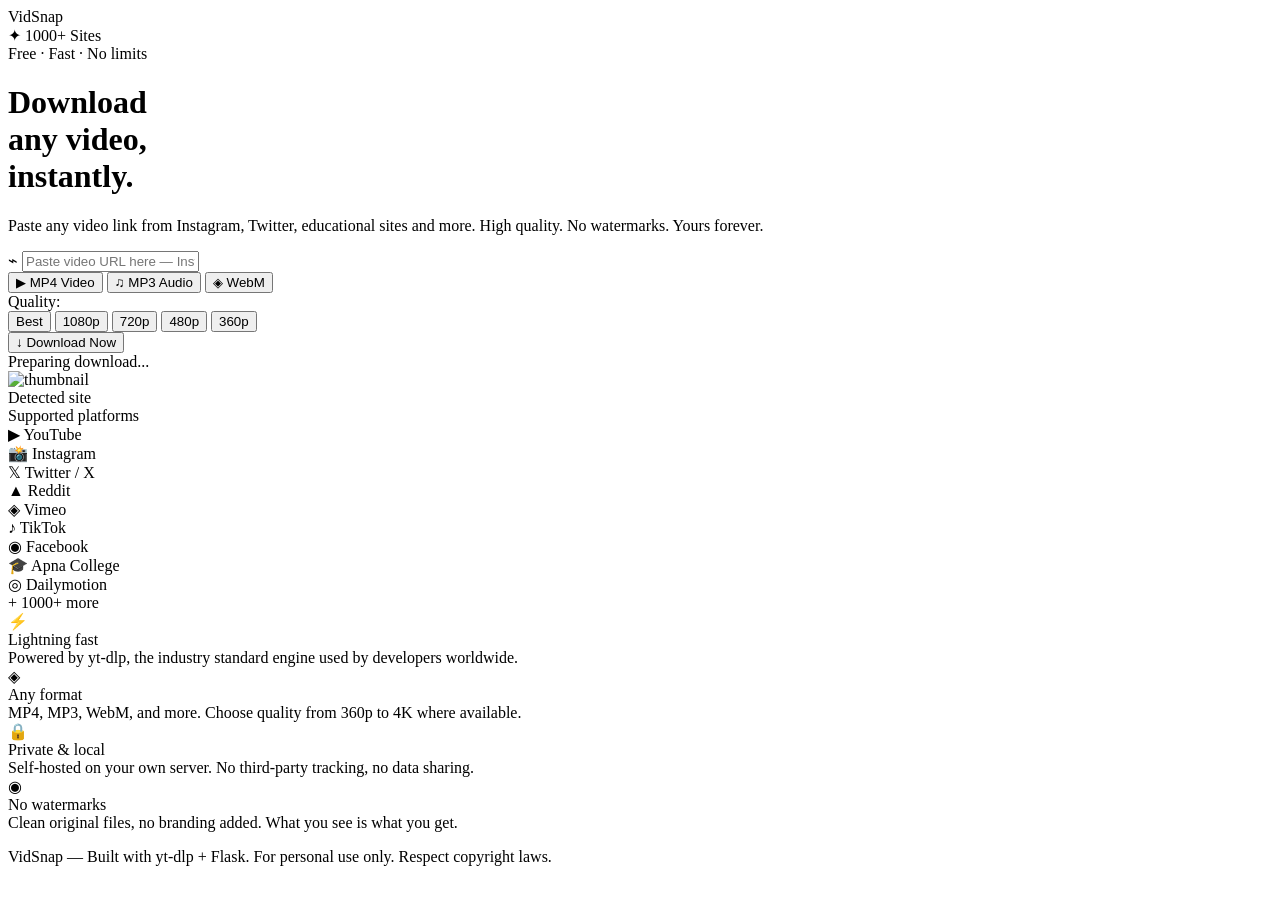
==== static/index.html @ 122b0ad2 "Initial commit - video downloader" ====
<!DOCTYPE html>
<html lang="en">
<head>
<meta charset="UTF-8"/>
<meta name="viewport" content="width=device-width, initial-scale=1.0"/>
<title>VidSnap — Download Any Video</title>

<link rel="icon" type="image/png" href="static/assets/vidsnap1.png"/>

<link rel="preconnect" href="https://fonts.googleapis.com"/>
<link rel="preconnect" href="https://fonts.gstatic.com" crossorigin/>
<link href="https://fonts.googleapis.com/css2?family=Syne:wght@400;600;700;800&family=DM+Sans:ital,wght@0,300;0,400;0,500;1,300&display=swap" rel="stylesheet"/>
<link rel="stylesheet" href="static/styles.css"/>
</head>
<body>

<div class="bg-orbs">
  <div class="orb orb-1"></div>
  <div class="orb orb-2"></div>
  <div class="orb orb-3"></div>
</div>

<nav>
  <div class="logo">Vid<span>Snap</span></div>
  <div class="nav-badge">✦ 1000+ Sites</div>
</nav>

<main>
  <!-- HERO -->
  <div class="hero-label">Free · Fast · No limits</div>
  <h1>Download<br><span class="line2">any video,</span><br>instantly.</h1>
  <p class="hero-sub">Paste any video link from Instagram, Twitter, educational sites and more. High quality. No watermarks. Yours forever.</p>

  <!-- DOWNLOADER CARD -->
  <div class="downloader-card">
    <div class="input-group">
      <div class="url-wrap">
        <span class="url-icon">⌁</span>
        <input type="text" id="url-input" placeholder="Paste video URL here — Instagram, Twitter..." autocomplete="off" spellcheck="false"/>
      </div>
    </div>

    <!-- FORMAT TABS -->
    <div class="format-row">
      <button class="fmt-btn active" data-fmt="mp4" onclick="setFmt(this)">
        <span class="fmt-icon">▶</span> MP4 Video
      </button>
      <button class="fmt-btn" data-fmt="mp3" onclick="setFmt(this)">
        <span class="fmt-icon">♫</span> MP3 Audio
      </button>
      <button class="fmt-btn" data-fmt="webm" onclick="setFmt(this)">
        <span class="fmt-icon">◈</span> WebM
      </button>
    </div>

    <!-- QUALITY (pill buttons replacing the dropdown) -->
    <div class="quality-row" id="quality-row">
      <span class="quality-label">Quality:</span>
      <div class="quality-options">
        <button class="quality-pill active" data-quality="best" onclick="setQuality(this)">Best</button>
        <button class="quality-pill" data-quality="1080p" onclick="setQuality(this)">1080p</button>
        <button class="quality-pill" data-quality="720p" onclick="setQuality(this)">720p</button>
        <button class="quality-pill" data-quality="480p" onclick="setQuality(this)">480p</button>
        <button class="quality-pill" data-quality="360p" onclick="setQuality(this)">360p</button>
      </div>
    </div>

    <!-- BUTTON -->
    <button id="download-btn" onclick="startDownload()">
      <div class="btn-inner">
        <span id="btn-icon">↓</span>
        <span id="btn-text">Download Now</span>
      </div>
    </button>

    <!-- STATUS -->
    <div id="status-area">
      <div class="progress-wrap">
        <div class="progress-bar" id="progress-bar"></div>
      </div>
      <div class="status-text" id="status-text">Preparing download...</div>
    </div>

    <!-- VIDEO INFO PREVIEW -->
    <div id="video-info">
      <div class="thumb-wrap">
        <img id="thumb-img" src="" alt="thumbnail"/>
      </div>
      <div class="video-meta">
        <div class="video-title" id="video-title"></div>
        <div class="video-site">
          <span class="site-dot"></span>
          <span id="video-site-name">Detected site</span>
        </div>
      </div>
    </div>
  </div>

  <!-- SUPPORTED SITES -->
  <div class="sites-section">
    <div class="section-label">Supported platforms</div>
    <div class="sites-grid">
      <div class="site-chip"><span class="icon">▶</span> YouTube</div>
      <div class="site-chip"><span class="icon">📸</span> Instagram</div>
      <div class="site-chip"><span class="icon">𝕏</span> Twitter / X</div>
      <div class="site-chip"><span class="icon">▲</span> Reddit</div>
      <div class="site-chip"><span class="icon">◈</span> Vimeo</div>
      <div class="site-chip"><span class="icon">♪</span> TikTok</div>
      <div class="site-chip"><span class="icon">◉</span> Facebook</div>
      <div class="site-chip"><span class="icon">🎓</span> Apna College</div>
      <div class="site-chip"><span class="icon">◎</span> Dailymotion</div>
      <div class="site-chip"><span class="icon">+</span> 1000+ more</div>
    </div>
  </div>

  <!-- FEATURES -->
  <div class="features-grid">
    <div class="feat-card">
      <div class="feat-icon">⚡</div>
      <div class="feat-title">Lightning fast</div>
      <div class="feat-desc">Powered by yt-dlp, the industry standard engine used by developers worldwide.</div>
    </div>
    <div class="feat-card">
      <div class="feat-icon">◈</div>
      <div class="feat-title">Any format</div>
      <div class="feat-desc">MP4, MP3, WebM, and more. Choose quality from 360p to 4K where available.</div>
    </div>
    <div class="feat-card">
      <div class="feat-icon">🔒</div>
      <div class="feat-title">Private & local</div>
      <div class="feat-desc">Self-hosted on your own server. No third-party tracking, no data sharing.</div>
    </div>
    <div class="feat-card">
      <div class="feat-icon">◉</div>
      <div class="feat-title">No watermarks</div>
      <div class="feat-desc">Clean original files, no branding added. What you see is what you get.</div>
    </div>
  </div>

  <!-- SETUP GUIDE
  <div class="setup-section">
    <h2>Deploy in minutes</h2>
    <p>Set up your own instance on Render or Replit with these simple steps.</p>
    <div class="steps">
      <div class="step">
        <div class="step-num">1</div>
        <div class="step-content">
          <div class="step-title">Clone the backend</div>
          <div class="step-desc">Upload <code>app.py</code>, <code>requirements.txt</code>, and this <code>index.html</code> to your repo or Replit project.</div>
        </div>
      </div>
      <div class="step">
        <div class="step-num">2</div>
        <div class="step-content">
          <div class="step-title">Install dependencies</div>
          <div class="step-desc">Run <code>pip install -r requirements.txt</code> — installs Flask, yt-dlp, flask-cors automatically.</div>
        </div>
      </div>
      <div class="step">
        <div class="step-num">3</div>
        <div class="step-content">
          <div class="step-title">Set your backend URL</div>
          <div class="step-desc">Edit <code>API_BASE</code> in <code>script.js</code> (line 2) to point to your Render/Replit backend URL.</div>
        </div>
      </div>
      <div class="step">
        <div class="step-num">4</div>
        <div class="step-content">
          <div class="step-title">Deploy & go live</div>
          <div class="step-desc">On Render: connect GitHub repo → Web Service → <code>python app.py</code>. On Replit: just click Run.</div>
        </div>
      </div>
    </div>
  </div>
</main> -->

<footer>
  <p>VidSnap — Built with yt-dlp + Flask. For personal use only. Respect copyright laws.</p>
</footer>

<div id="toast"></div>

<script src="script.js"></script>
</body>
</html>
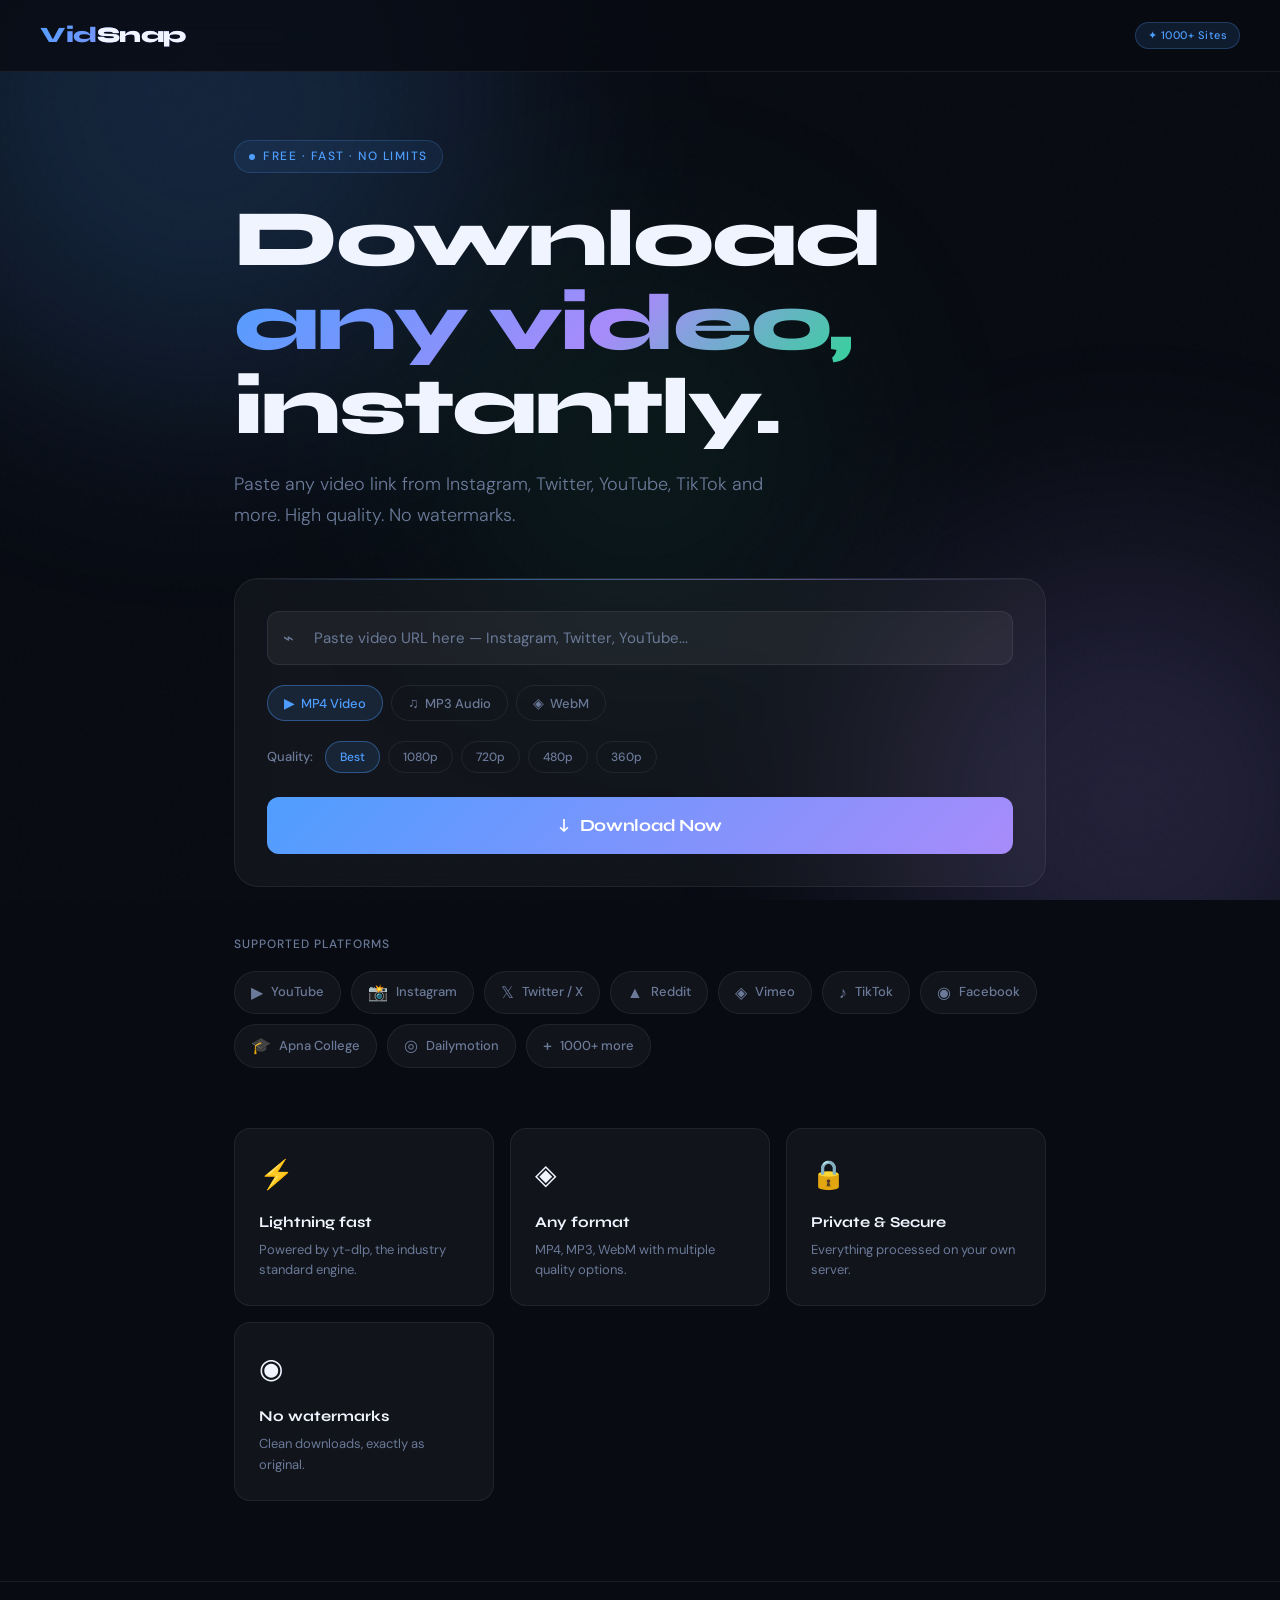
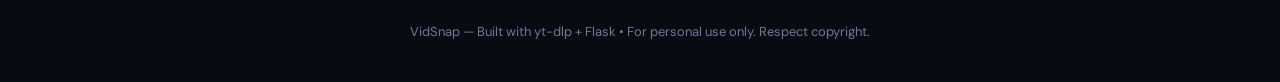
==== commit 100e3161: "Initial commit - video downloader" ====
--- a/static/index.html
+++ b/static/index.html
@@ -1,185 +1,161 @@
 <!DOCTYPE html>
 <html lang="en">
 <head>
-<meta charset="UTF-8"/>
-<meta name="viewport" content="width=device-width, initial-scale=1.0"/>
-<title>VidSnap — Download Any Video</title>
+    <meta charset="UTF-8"/>
+    <meta name="viewport" content="width=device-width, initial-scale=1.0"/>
+    <meta name="description" content="Free Video Downloader - Download from YouTube, Instagram, Twitter, TikTok & 1000+ sites. No watermark, high quality."/>
+    
+    <title>VidSnap — Download Any Video</title>
 
-<link rel="icon" type="image/png" href="static/assets/vidsnap1.png"/>
+    <!-- Correct paths (since files are inside static folder) -->
+    <link rel="icon" type="image/png" href="assets/vidsnap1.png"/>
+    
+    <link rel="preconnect" href="https://fonts.googleapis.com"/>
+    <link rel="preconnect" href="https://fonts.gstatic.com" crossorigin/>
+    <link href="https://fonts.googleapis.com/css2?family=Syne:wght@400;600;700;800&family=DM+Sans:ital,wght@0,300;0,400;0,500;1,300&display=swap" rel="stylesheet"/>
+    
+    <link rel="stylesheet" href="styles.css"/>
 
-<link rel="preconnect" href="https://fonts.googleapis.com"/>
-<link rel="preconnect" href="https://fonts.gstatic.com" crossorigin/>
-<link href="https://fonts.googleapis.com/css2?family=Syne:wght@400;600;700;800&family=DM+Sans:ital,wght@0,300;0,400;0,500;1,300&display=swap" rel="stylesheet"/>
-<link rel="stylesheet" href="static/styles.css"/>
+    <style>
+        /* Quick fix for any missing styles */
+        .hidden { display: none !important; }
+    </style>
 </head>
 <body>
 
 <div class="bg-orbs">
-  <div class="orb orb-1"></div>
-  <div class="orb orb-2"></div>
-  <div class="orb orb-3"></div>
+    <div class="orb orb-1"></div>
+    <div class="orb orb-2"></div>
+    <div class="orb orb-3"></div>
 </div>
 
 <nav>
-  <div class="logo">Vid<span>Snap</span></div>
-  <div class="nav-badge">✦ 1000+ Sites</div>
+    <div class="logo">Vid<span>Snap</span></div>
+    <div class="nav-badge">✦ 1000+ Sites</div>
 </nav>
 
 <main>
-  <!-- HERO -->
-  <div class="hero-label">Free · Fast · No limits</div>
-  <h1>Download<br><span class="line2">any video,</span><br>instantly.</h1>
-  <p class="hero-sub">Paste any video link from Instagram, Twitter, educational sites and more. High quality. No watermarks. Yours forever.</p>
+    <!-- HERO -->
+    <div class="hero-label">Free · Fast · No limits</div>
+    <h1>Download<br><span class="line2">any video,</span><br>instantly.</h1>
+    <p class="hero-sub">Paste any video link from Instagram, Twitter, YouTube, TikTok and more. High quality. No watermarks.</p>
 
-  <!-- DOWNLOADER CARD -->
-  <div class="downloader-card">
-    <div class="input-group">
-      <div class="url-wrap">
-        <span class="url-icon">⌁</span>
-        <input type="text" id="url-input" placeholder="Paste video URL here — Instagram, Twitter..." autocomplete="off" spellcheck="false"/>
-      </div>
+    <!-- DOWNLOADER CARD -->
+    <div class="downloader-card">
+        <div class="input-group">
+            <div class="url-wrap">
+                <span class="url-icon">⌁</span>
+                <input type="text" id="url-input" 
+                       placeholder="Paste video URL here — Instagram, Twitter, YouTube..." 
+                       autocomplete="off" spellcheck="false"/>
+            </div>
+        </div>
+
+        <!-- FORMAT TABS -->
+        <div class="format-row">
+            <button class="fmt-btn active" data-fmt="mp4" onclick="setFmt(this)">
+                <span class="fmt-icon">▶</span> MP4 Video
+            </button>
+            <button class="fmt-btn" data-fmt="mp3" onclick="setFmt(this)">
+                <span class="fmt-icon">♫</span> MP3 Audio
+            </button>
+            <button class="fmt-btn" data-fmt="webm" onclick="setFmt(this)">
+                <span class="fmt-icon">◈</span> WebM
+            </button>
+        </div>
+
+        <!-- QUALITY -->
+        <div class="quality-row" id="quality-row">
+            <span class="quality-label">Quality:</span>
+            <div class="quality-options">
+                <button class="quality-pill active" data-quality="best" onclick="setQuality(this)">Best</button>
+                <button class="quality-pill" data-quality="1080p" onclick="setQuality(this)">1080p</button>
+                <button class="quality-pill" data-quality="720p" onclick="setQuality(this)">720p</button>
+                <button class="quality-pill" data-quality="480p" onclick="setQuality(this)">480p</button>
+                <button class="quality-pill" data-quality="360p" onclick="setQuality(this)">360p</button>
+            </div>
+        </div>
+
+        <!-- DOWNLOAD BUTTON -->
+        <button id="download-btn" onclick="startDownload()">
+            <div class="btn-inner">
+                <span id="btn-icon">↓</span>
+                <span id="btn-text">Download Now</span>
+            </div>
+        </button>
+
+        <!-- STATUS -->
+        <div id="status-area" style="display: none;">
+            <div class="progress-wrap">
+                <div class="progress-bar" id="progress-bar"></div>
+            </div>
+            <div class="status-text" id="status-text">Preparing download...</div>
+        </div>
+
+        <!-- VIDEO INFO -->
+        <div id="video-info">
+            <div class="thumb-wrap">
+                <img id="thumb-img" src="" alt="thumbnail"/>
+            </div>
+            <div class="video-meta">
+                <div class="video-title" id="video-title"></div>
+                <div class="video-site">
+                    <span class="site-dot"></span>
+                    <span id="video-site-name">Detected site</span>
+                </div>
+            </div>
+        </div>
     </div>
 
-    <!-- FORMAT TABS -->
-    <div class="format-row">
-      <button class="fmt-btn active" data-fmt="mp4" onclick="setFmt(this)">
-        <span class="fmt-icon">▶</span> MP4 Video
-      </button>
-      <button class="fmt-btn" data-fmt="mp3" onclick="setFmt(this)">
-        <span class="fmt-icon">♫</span> MP3 Audio
-      </button>
-      <button class="fmt-btn" data-fmt="webm" onclick="setFmt(this)">
-        <span class="fmt-icon">◈</span> WebM
-      </button>
+    <!-- SUPPORTED SITES -->
+    <div class="sites-section">
+        <div class="section-label">Supported platforms</div>
+        <div class="sites-grid">
+            <div class="site-chip"><span class="icon">▶</span> YouTube</div>
+            <div class="site-chip"><span class="icon">📸</span> Instagram</div>
+            <div class="site-chip"><span class="icon">𝕏</span> Twitter / X</div>
+            <div class="site-chip"><span class="icon">▲</span> Reddit</div>
+            <div class="site-chip"><span class="icon">◈</span> Vimeo</div>
+            <div class="site-chip"><span class="icon">♪</span> TikTok</div>
+            <div class="site-chip"><span class="icon">◉</span> Facebook</div>
+            <div class="site-chip"><span class="icon">🎓</span> Apna College</div>
+            <div class="site-chip"><span class="icon">◎</span> Dailymotion</div>
+            <div class="site-chip"><span class="icon">+</span> 1000+ more</div>
+        </div>
     </div>
 
-    <!-- QUALITY (pill buttons replacing the dropdown) -->
-    <div class="quality-row" id="quality-row">
-      <span class="quality-label">Quality:</span>
-      <div class="quality-options">
-        <button class="quality-pill active" data-quality="best" onclick="setQuality(this)">Best</button>
-        <button class="quality-pill" data-quality="1080p" onclick="setQuality(this)">1080p</button>
-        <button class="quality-pill" data-quality="720p" onclick="setQuality(this)">720p</button>
-        <button class="quality-pill" data-quality="480p" onclick="setQuality(this)">480p</button>
-        <button class="quality-pill" data-quality="360p" onclick="setQuality(this)">360p</button>
-      </div>
+    <!-- FEATURES -->
+    <div class="features-grid">
+        <div class="feat-card">
+            <div class="feat-icon">⚡</div>
+            <div class="feat-title">Lightning fast</div>
+            <div class="feat-desc">Powered by yt-dlp, the industry standard engine.</div>
+        </div>
+        <div class="feat-card">
+            <div class="feat-icon">◈</div>
+            <div class="feat-title">Any format</div>
+            <div class="feat-desc">MP4, MP3, WebM with multiple quality options.</div>
+        </div>
+        <div class="feat-card">
+            <div class="feat-icon">🔒</div>
+            <div class="feat-title">Private & Secure</div>
+            <div class="feat-desc">Everything processed on your own server.</div>
+        </div>
+        <div class="feat-card">
+            <div class="feat-icon">◉</div>
+            <div class="feat-title">No watermarks</div>
+            <div class="feat-desc">Clean downloads, exactly as original.</div>
+        </div>
     </div>
-
-    <!-- BUTTON -->
-    <button id="download-btn" onclick="startDownload()">
-      <div class="btn-inner">
-        <span id="btn-icon">↓</span>
-        <span id="btn-text">Download Now</span>
-      </div>
-    </button>
-
-    <!-- STATUS -->
-    <div id="status-area">
-      <div class="progress-wrap">
-        <div class="progress-bar" id="progress-bar"></div>
-      </div>
-      <div class="status-text" id="status-text">Preparing download...</div>
-    </div>
-
-    <!-- VIDEO INFO PREVIEW -->
-    <div id="video-info">
-      <div class="thumb-wrap">
-        <img id="thumb-img" src="" alt="thumbnail"/>
-      </div>
-      <div class="video-meta">
-        <div class="video-title" id="video-title"></div>
-        <div class="video-site">
-          <span class="site-dot"></span>
-          <span id="video-site-name">Detected site</span>
-        </div>
-      </div>
-    </div>
-  </div>
-
-  <!-- SUPPORTED SITES -->
-  <div class="sites-section">
-    <div class="section-label">Supported platforms</div>
-    <div class="sites-grid">
-      <div class="site-chip"><span class="icon">▶</span> YouTube</div>
-      <div class="site-chip"><span class="icon">📸</span> Instagram</div>
-      <div class="site-chip"><span class="icon">𝕏</span> Twitter / X</div>
-      <div class="site-chip"><span class="icon">▲</span> Reddit</div>
-      <div class="site-chip"><span class="icon">◈</span> Vimeo</div>
-      <div class="site-chip"><span class="icon">♪</span> TikTok</div>
-      <div class="site-chip"><span class="icon">◉</span> Facebook</div>
-      <div class="site-chip"><span class="icon">🎓</span> Apna College</div>
-      <div class="site-chip"><span class="icon">◎</span> Dailymotion</div>
-      <div class="site-chip"><span class="icon">+</span> 1000+ more</div>
-    </div>
-  </div>
-
-  <!-- FEATURES -->
-  <div class="features-grid">
-    <div class="feat-card">
-      <div class="feat-icon">⚡</div>
-      <div class="feat-title">Lightning fast</div>
-      <div class="feat-desc">Powered by yt-dlp, the industry standard engine used by developers worldwide.</div>
-    </div>
-    <div class="feat-card">
-      <div class="feat-icon">◈</div>
-      <div class="feat-title">Any format</div>
-      <div class="feat-desc">MP4, MP3, WebM, and more. Choose quality from 360p to 4K where available.</div>
-    </div>
-    <div class="feat-card">
-      <div class="feat-icon">🔒</div>
-      <div class="feat-title">Private & local</div>
-      <div class="feat-desc">Self-hosted on your own server. No third-party tracking, no data sharing.</div>
-    </div>
-    <div class="feat-card">
-      <div class="feat-icon">◉</div>
-      <div class="feat-title">No watermarks</div>
-      <div class="feat-desc">Clean original files, no branding added. What you see is what you get.</div>
-    </div>
-  </div>
-
-  <!-- SETUP GUIDE
-  <div class="setup-section">
-    <h2>Deploy in minutes</h2>
-    <p>Set up your own instance on Render or Replit with these simple steps.</p>
-    <div class="steps">
-      <div class="step">
-        <div class="step-num">1</div>
-        <div class="step-content">
-          <div class="step-title">Clone the backend</div>
-          <div class="step-desc">Upload <code>app.py</code>, <code>requirements.txt</code>, and this <code>index.html</code> to your repo or Replit project.</div>
-        </div>
-      </div>
-      <div class="step">
-        <div class="step-num">2</div>
-        <div class="step-content">
-          <div class="step-title">Install dependencies</div>
-          <div class="step-desc">Run <code>pip install -r requirements.txt</code> — installs Flask, yt-dlp, flask-cors automatically.</div>
-        </div>
-      </div>
-      <div class="step">
-        <div class="step-num">3</div>
-        <div class="step-content">
-          <div class="step-title">Set your backend URL</div>
-          <div class="step-desc">Edit <code>API_BASE</code> in <code>script.js</code> (line 2) to point to your Render/Replit backend URL.</div>
-        </div>
-      </div>
-      <div class="step">
-        <div class="step-num">4</div>
-        <div class="step-content">
-          <div class="step-title">Deploy & go live</div>
-          <div class="step-desc">On Render: connect GitHub repo → Web Service → <code>python app.py</code>. On Replit: just click Run.</div>
-        </div>
-      </div>
-    </div>
-  </div>
-</main> -->
+</main>
 
 <footer>
-  <p>VidSnap — Built with yt-dlp + Flask. For personal use only. Respect copyright laws.</p>
+    <p>VidSnap — Built with yt-dlp + Flask • For personal use only. Respect copyright.</p>
 </footer>
 
 <div id="toast"></div>
 
+<!-- Correct script path -->
 <script src="script.js"></script>
 </body>
-</html>
+</html>
--- a/static/styles.css
+++ b/static/styles.css
@@ -0,0 +1,675 @@
+:root {
+  --bg: #080b12;
+  --bg2: #0f1420;
+  --bg3: #161d2e;
+  --accent: #4f9eff;
+  --accent2: #a78bfa;
+  --accent3: #34d399;
+  --text: #f0f4ff;
+  --muted: #6b7a99;
+  --border: rgba(255,255,255,0.07);
+  --card: rgba(255,255,255,0.04);
+  --glow: rgba(79,158,255,0.15);
+  --radius: 16px;
+  --font-head: 'Syne', sans-serif;
+  --font-body: 'DM Sans', sans-serif;
+}
+
+*, *::before, *::after { box-sizing: border-box; margin: 0; padding: 0; }
+
+html { scroll-behavior: smooth; }
+
+body {
+  background: var(--bg);
+  color: var(--text);
+  font-family: var(--font-body);
+  font-size: 16px;
+  line-height: 1.6;
+  min-height: 100vh;
+  overflow-x: hidden;
+}
+
+/* ── NOISE TEXTURE OVERLAY ── */
+body::before {
+  content: '';
+  position: fixed;
+  inset: 0;
+  background-image: url("data:image/svg+xml,%3Csvg viewBox='0 0 256 256' xmlns='http://www.w3.org/2000/svg'%3E%3Cfilter id='noise'%3E%3CfeTurbulence type='fractalNoise' baseFrequency='0.9' numOctaves='4' stitchTiles='stitch'/%3E%3C/filter%3E%3Crect width='100%25' height='100%25' filter='url(%23noise)' opacity='0.04'/%3E%3C/svg%3E");
+  pointer-events: none;
+  z-index: 0;
+  opacity: 0.4;
+}
+
+/* ── ANIMATED BACKGROUND GLOW ORBS ── */
+.bg-orbs {
+  position: fixed;
+  inset: 0;
+  pointer-events: none;
+  z-index: 0;
+  overflow: hidden;
+}
+.orb {
+  position: absolute;
+  border-radius: 50%;
+  filter: blur(120px);
+  opacity: 0.18;
+  animation: drift 20s ease-in-out infinite alternate;
+}
+.orb-1 { width: 600px; height: 600px; background: #4f9eff; top: -200px; left: -100px; animation-duration: 25s; }
+.orb-2 { width: 500px; height: 500px; background: #a78bfa; bottom: -150px; right: -100px; animation-duration: 30s; animation-delay: -10s; }
+.orb-3 { width: 400px; height: 400px; background: #34d399; top: 50%; left: 50%; transform: translate(-50%,-50%); animation-duration: 20s; animation-delay: -5s; opacity: 0.08; }
+
+@keyframes drift {
+  0% { transform: translate(0, 0) scale(1); }
+  100% { transform: translate(40px, 60px) scale(1.1); }
+}
+
+/* ── NAV ── */
+nav {
+  position: fixed;
+  top: 0; left: 0; right: 0;
+  z-index: 100;
+  display: flex;
+  align-items: center;
+  justify-content: space-between;
+  padding: 18px 40px;
+  background: rgba(8,11,18,0.8);
+  backdrop-filter: blur(20px);
+  border-bottom: 1px solid var(--border);
+}
+
+.logo {
+  font-family: var(--font-head);
+  font-size: 22px;
+  font-weight: 800;
+  letter-spacing: -0.5px;
+  background: linear-gradient(135deg, var(--accent), var(--accent2));
+  -webkit-background-clip: text;
+  -webkit-text-fill-color: transparent;
+  background-clip: text;
+}
+
+.logo span { -webkit-text-fill-color: var(--text); }
+
+.nav-badge {
+  font-size: 11px;
+  font-weight: 500;
+  padding: 4px 12px;
+  border-radius: 100px;
+  background: rgba(79,158,255,0.12);
+  color: var(--accent);
+  border: 1px solid rgba(79,158,255,0.25);
+  letter-spacing: 0.5px;
+}
+
+/* ── MAIN WRAPPER ── */
+main {
+  position: relative;
+  z-index: 1;
+  max-width: 860px;
+  margin: 0 auto;
+  padding: 140px 24px 80px;
+}
+
+/* ── HERO ── */
+.hero-label {
+  display: inline-flex;
+  align-items: center;
+  gap: 8px;
+  font-size: 12px;
+  font-weight: 500;
+  color: var(--accent);
+  letter-spacing: 1.5px;
+  text-transform: uppercase;
+  margin-bottom: 24px;
+  padding: 6px 14px;
+  border-radius: 100px;
+  background: rgba(79,158,255,0.08);
+  border: 1px solid rgba(79,158,255,0.2);
+  animation: fadeUp 0.6s ease both;
+}
+
+.hero-label::before {
+  content: '';
+  width: 6px; height: 6px;
+  border-radius: 50%;
+  background: var(--accent);
+  animation: pulse 2s ease infinite;
+}
+
+@keyframes pulse {
+  0%,100% { opacity: 1; transform: scale(1); }
+  50% { opacity: 0.5; transform: scale(0.7); }
+}
+
+h1 {
+  font-family: var(--font-head);
+  font-size: clamp(42px, 7vw, 80px);
+  font-weight: 800;
+  line-height: 1.05;
+  letter-spacing: -2px;
+  margin-bottom: 20px;
+  animation: fadeUp 0.6s ease 0.1s both;
+}
+
+h1 .line2 {
+  background: linear-gradient(135deg, var(--accent) 0%, var(--accent2) 60%, var(--accent3) 100%);
+  -webkit-background-clip: text;
+  -webkit-text-fill-color: transparent;
+  background-clip: text;
+}
+
+.hero-sub {
+  font-size: 18px;
+  color: var(--muted);
+  font-weight: 300;
+  margin-bottom: 48px;
+  max-width: 560px;
+  line-height: 1.7;
+  animation: fadeUp 0.6s ease 0.2s both;
+}
+
+@keyframes fadeUp {
+  from { opacity: 0; transform: translateY(20px); }
+  to   { opacity: 1; transform: translateY(0); }
+}
+
+/* ── DOWNLOADER CARD ── */
+.downloader-card {
+  background: var(--card);
+  border: 1px solid var(--border);
+  border-radius: 24px;
+  padding: 32px;
+  backdrop-filter: blur(20px);
+  animation: fadeUp 0.6s ease 0.3s both;
+  position: relative;
+  overflow: hidden;
+}
+
+.downloader-card::before {
+  content: '';
+  position: absolute;
+  top: 0; left: 0; right: 0;
+  height: 1px;
+  background: linear-gradient(90deg, transparent, rgba(79,158,255,0.5), rgba(167,139,250,0.5), transparent);
+}
+
+/* ── URL INPUT ── */
+.input-group {
+  display: flex;
+  gap: 12px;
+  margin-bottom: 20px;
+}
+
+.url-wrap {
+  flex: 1;
+  position: relative;
+}
+
+.url-icon {
+  position: absolute;
+  left: 16px;
+  top: 50%;
+  transform: translateY(-50%);
+  color: var(--muted);
+  font-size: 18px;
+  pointer-events: none;
+}
+
+#url-input {
+  width: 100%;
+  background: rgba(255,255,255,0.05);
+  border: 1px solid var(--border);
+  border-radius: 12px;
+  color: var(--text);
+  font-family: var(--font-body);
+  font-size: 15px;
+  padding: 16px 16px 16px 46px;
+  outline: none;
+  transition: border-color 0.2s, box-shadow 0.2s;
+}
+
+#url-input::placeholder { color: var(--muted); }
+
+#url-input:focus {
+  border-color: rgba(79,158,255,0.5);
+  box-shadow: 0 0 0 3px rgba(79,158,255,0.08);
+}
+
+/* ── FORMAT SELECTOR ── */
+.format-row {
+  display: flex;
+  gap: 8px;
+  margin-bottom: 20px;
+  flex-wrap: wrap;
+}
+
+.fmt-btn {
+  display: flex;
+  align-items: center;
+  gap: 6px;
+  padding: 8px 16px;
+  border-radius: 100px;
+  border: 1px solid var(--border);
+  background: transparent;
+  color: var(--muted);
+  font-family: var(--font-body);
+  font-size: 13px;
+  font-weight: 500;
+  cursor: pointer;
+  transition: all 0.2s;
+}
+
+.fmt-btn:hover { border-color: rgba(79,158,255,0.3); color: var(--text); }
+
+.fmt-btn.active {
+  background: rgba(79,158,255,0.12);
+  border-color: rgba(79,158,255,0.4);
+  color: var(--accent);
+}
+
+.fmt-icon { font-size: 14px; }
+
+/* ── QUALITY SELECTOR ── */
+.quality-row {
+  display: flex;
+  align-items: center;
+  gap: 12px;
+  margin-bottom: 24px;
+  flex-wrap: wrap;
+}
+
+.quality-label {
+  font-size: 13px;
+  font-weight: 500;
+  color: var(--muted);
+  white-space: nowrap;
+}
+
+/* Custom quality pill buttons */
+.quality-options {
+  display: flex;
+  gap: 8px;
+  flex-wrap: wrap;
+}
+
+.quality-pill {
+  padding: 7px 14px;
+  border-radius: 100px;
+  border: 1px solid var(--border);
+  background: transparent;
+  color: var(--muted);
+  font-family: var(--font-body);
+  font-size: 12px;
+  font-weight: 500;
+  cursor: pointer;
+  transition: all 0.2s;
+  white-space: nowrap;
+}
+
+.quality-pill:hover {
+  border-color: rgba(79,158,255,0.3);
+  color: var(--text);
+}
+
+.quality-pill.active {
+  background: rgba(79,158,255,0.12);
+  border-color: rgba(79,158,255,0.4);
+  color: var(--accent);
+}
+
+.quality-row.hidden {
+  display: none;
+}
+
+/* ── DOWNLOAD BUTTON ── */
+#download-btn {
+  width: 100%;
+  padding: 18px;
+  border-radius: 12px;
+  border: none;
+  background: linear-gradient(135deg, var(--accent), var(--accent2));
+  color: #fff;
+  font-family: var(--font-head);
+  font-size: 17px;
+  font-weight: 700;
+  cursor: pointer;
+  letter-spacing: -0.3px;
+  transition: all 0.2s;
+  position: relative;
+  overflow: hidden;
+}
+
+#download-btn::before {
+  content: '';
+  position: absolute;
+  inset: 0;
+  background: rgba(255,255,255,0);
+  transition: background 0.2s;
+}
+
+#download-btn:hover::before { background: rgba(255,255,255,0.08); }
+#download-btn:active { transform: scale(0.99); }
+#download-btn:disabled { opacity: 0.5; cursor: not-allowed; }
+
+.btn-inner {
+  display: flex;
+  align-items: center;
+  justify-content: center;
+  gap: 10px;
+}
+
+/* ── STATUS / PROGRESS ── */
+#status-area {
+  margin-top: 20px;
+  display: none;
+}
+
+.progress-wrap {
+  background: rgba(255,255,255,0.05);
+  border-radius: 100px;
+  height: 6px;
+  overflow: hidden;
+  margin-bottom: 12px;
+}
+
+.progress-bar {
+  height: 100%;
+  border-radius: 100px;
+  background: linear-gradient(90deg, var(--accent), var(--accent2));
+  width: 0%;
+  transition: width 0.4s ease;
+  position: relative;
+}
+
+.progress-bar::after {
+  content: '';
+  position: absolute;
+  right: 0; top: 0; bottom: 0;
+  width: 40px;
+  background: linear-gradient(90deg, transparent, rgba(255,255,255,0.4));
+  animation: shimmer 1s ease infinite;
+}
+
+@keyframes shimmer {
+  0% { opacity: 0; }
+  50% { opacity: 1; }
+  100% { opacity: 0; }
+}
+
+.status-text {
+  font-size: 13px;
+  color: var(--muted);
+  display: flex;
+  align-items: center;
+  gap: 8px;
+}
+
+.status-text.success { color: var(--accent3); }
+.status-text.error { color: #f87171; }
+
+/* ── VIDEO INFO CARD ── */
+#video-info {
+  display: none;
+  margin-top: 20px;
+  background: rgba(255,255,255,0.03);
+  border: 1px solid var(--border);
+  border-radius: 16px;
+  padding: 20px;
+  gap: 16px;
+  align-items: flex-start;
+}
+
+#video-info.show { display: flex; }
+
+.thumb-wrap {
+  flex-shrink: 0;
+  width: 120px;
+  height: 70px;
+  border-radius: 8px;
+  overflow: hidden;
+  background: var(--bg3);
+}
+
+.thumb-wrap img { width: 100%; height: 100%; object-fit: cover; }
+
+.video-meta { flex: 1; min-width: 0; }
+
+.video-title {
+  font-family: var(--font-head);
+  font-size: 14px;
+  font-weight: 600;
+  margin-bottom: 6px;
+  white-space: nowrap;
+  overflow: hidden;
+  text-overflow: ellipsis;
+}
+
+.video-site {
+  font-size: 12px;
+  color: var(--muted);
+  display: flex;
+  align-items: center;
+  gap: 6px;
+}
+
+.site-dot {
+  width: 6px; height: 6px;
+  border-radius: 50%;
+  background: var(--accent3);
+  display: inline-block;
+}
+
+/* ── SUPPORTED SITES ── */
+.sites-section {
+  margin-top: 48px;
+  animation: fadeUp 0.6s ease 0.4s both;
+}
+
+.section-label {
+  font-size: 12px;
+  font-weight: 500;
+  color: var(--muted);
+  letter-spacing: 1px;
+  text-transform: uppercase;
+  margin-bottom: 16px;
+}
+
+.sites-grid {
+  display: flex;
+  flex-wrap: wrap;
+  gap: 10px;
+}
+
+.site-chip {
+  display: flex;
+  align-items: center;
+  gap: 8px;
+  padding: 8px 16px;
+  border-radius: 100px;
+  background: var(--card);
+  border: 1px solid var(--border);
+  font-size: 13px;
+  font-weight: 500;
+  color: var(--muted);
+  transition: all 0.2s;
+}
+
+.site-chip:hover {
+  border-color: rgba(79,158,255,0.3);
+  color: var(--text);
+  background: rgba(79,158,255,0.05);
+}
+
+.site-chip .icon { font-size: 16px; }
+
+/* ── FEATURES ── */
+.features-grid {
+  display: grid;
+  grid-template-columns: repeat(auto-fit, minmax(220px, 1fr));
+  gap: 16px;
+  margin-top: 60px;
+  animation: fadeUp 0.6s ease 0.5s both;
+}
+
+.feat-card {
+  background: var(--card);
+  border: 1px solid var(--border);
+  border-radius: var(--radius);
+  padding: 24px;
+  transition: border-color 0.2s, transform 0.2s;
+}
+
+.feat-card:hover {
+  border-color: rgba(79,158,255,0.25);
+  transform: translateY(-2px);
+}
+
+.feat-icon {
+  font-size: 28px;
+  margin-bottom: 12px;
+}
+
+.feat-title {
+  font-family: var(--font-head);
+  font-size: 15px;
+  font-weight: 700;
+  margin-bottom: 6px;
+  color: var(--text);
+}
+
+.feat-desc {
+  font-size: 13px;
+  color: var(--muted);
+  line-height: 1.6;
+}
+
+/* ── SETUP SECTION ── */
+.setup-section {
+  margin-top: 80px;
+  padding: 40px;
+  background: var(--card);
+  border: 1px solid var(--border);
+  border-radius: 24px;
+  animation: fadeUp 0.6s ease 0.6s both;
+}
+
+.setup-section h2 {
+  font-family: var(--font-head);
+  font-size: 28px;
+  font-weight: 800;
+  letter-spacing: -0.5px;
+  margin-bottom: 8px;
+}
+
+.setup-section p {
+  color: var(--muted);
+  font-size: 14px;
+  margin-bottom: 28px;
+}
+
+.steps {
+  display: flex;
+  flex-direction: column;
+  gap: 16px;
+}
+
+.step {
+  display: flex;
+  gap: 16px;
+  align-items: flex-start;
+}
+
+.step-num {
+  flex-shrink: 0;
+  width: 32px; height: 32px;
+  border-radius: 50%;
+  background: rgba(79,158,255,0.12);
+  border: 1px solid rgba(79,158,255,0.25);
+  color: var(--accent);
+  font-family: var(--font-head);
+  font-size: 13px;
+  font-weight: 700;
+  display: flex;
+  align-items: center;
+  justify-content: center;
+}
+
+.step-content { flex: 1; }
+
+.step-title {
+  font-family: var(--font-head);
+  font-size: 14px;
+  font-weight: 700;
+  margin-bottom: 4px;
+}
+
+.step-desc {
+  font-size: 13px;
+  color: var(--muted);
+}
+
+code {
+  font-family: 'SF Mono', 'Fira Code', monospace;
+  background: rgba(79,158,255,0.1);
+  color: var(--accent);
+  padding: 2px 7px;
+  border-radius: 5px;
+  font-size: 12px;
+}
+
+/* ── FOOTER ── */
+footer {
+  position: relative;
+  z-index: 1;
+  text-align: center;
+  padding: 40px 24px;
+  color: var(--muted);
+  font-size: 13px;
+  border-top: 1px solid var(--border);
+}
+
+/* ── LOADING SPINNER ── */
+.spinner {
+  width: 16px; height: 16px;
+  border: 2px solid rgba(255,255,255,0.3);
+  border-top-color: #fff;
+  border-radius: 50%;
+  animation: spin 0.7s linear infinite;
+  display: inline-block;
+}
+
+@keyframes spin { to { transform: rotate(360deg); } }
+
+/* ── TOAST ── */
+#toast {
+  position: fixed;
+  bottom: 32px;
+  right: 32px;
+  z-index: 999;
+  padding: 14px 20px;
+  border-radius: 12px;
+  font-size: 14px;
+  font-weight: 500;
+  opacity: 0;
+  transform: translateY(10px);
+  transition: all 0.3s;
+  pointer-events: none;
+}
+
+#toast.show {
+  opacity: 1;
+  transform: translateY(0);
+}
+
+#toast.success { background: rgba(52,211,153,0.15); border: 1px solid rgba(52,211,153,0.3); color: var(--accent3); }
+#toast.error   { background: rgba(248,113,113,0.15); border: 1px solid rgba(248,113,113,0.3); color: #f87171; }
+
+@media (max-width: 600px) {
+  nav { padding: 14px 20px; }
+  main { padding: 110px 16px 60px; }
+  .input-group { flex-direction: column; }
+  .setup-section { padding: 24px; }
+  .quality-options { gap: 6px; }
+  .quality-pill { font-size: 11px; padding: 6px 11px; }
+}
